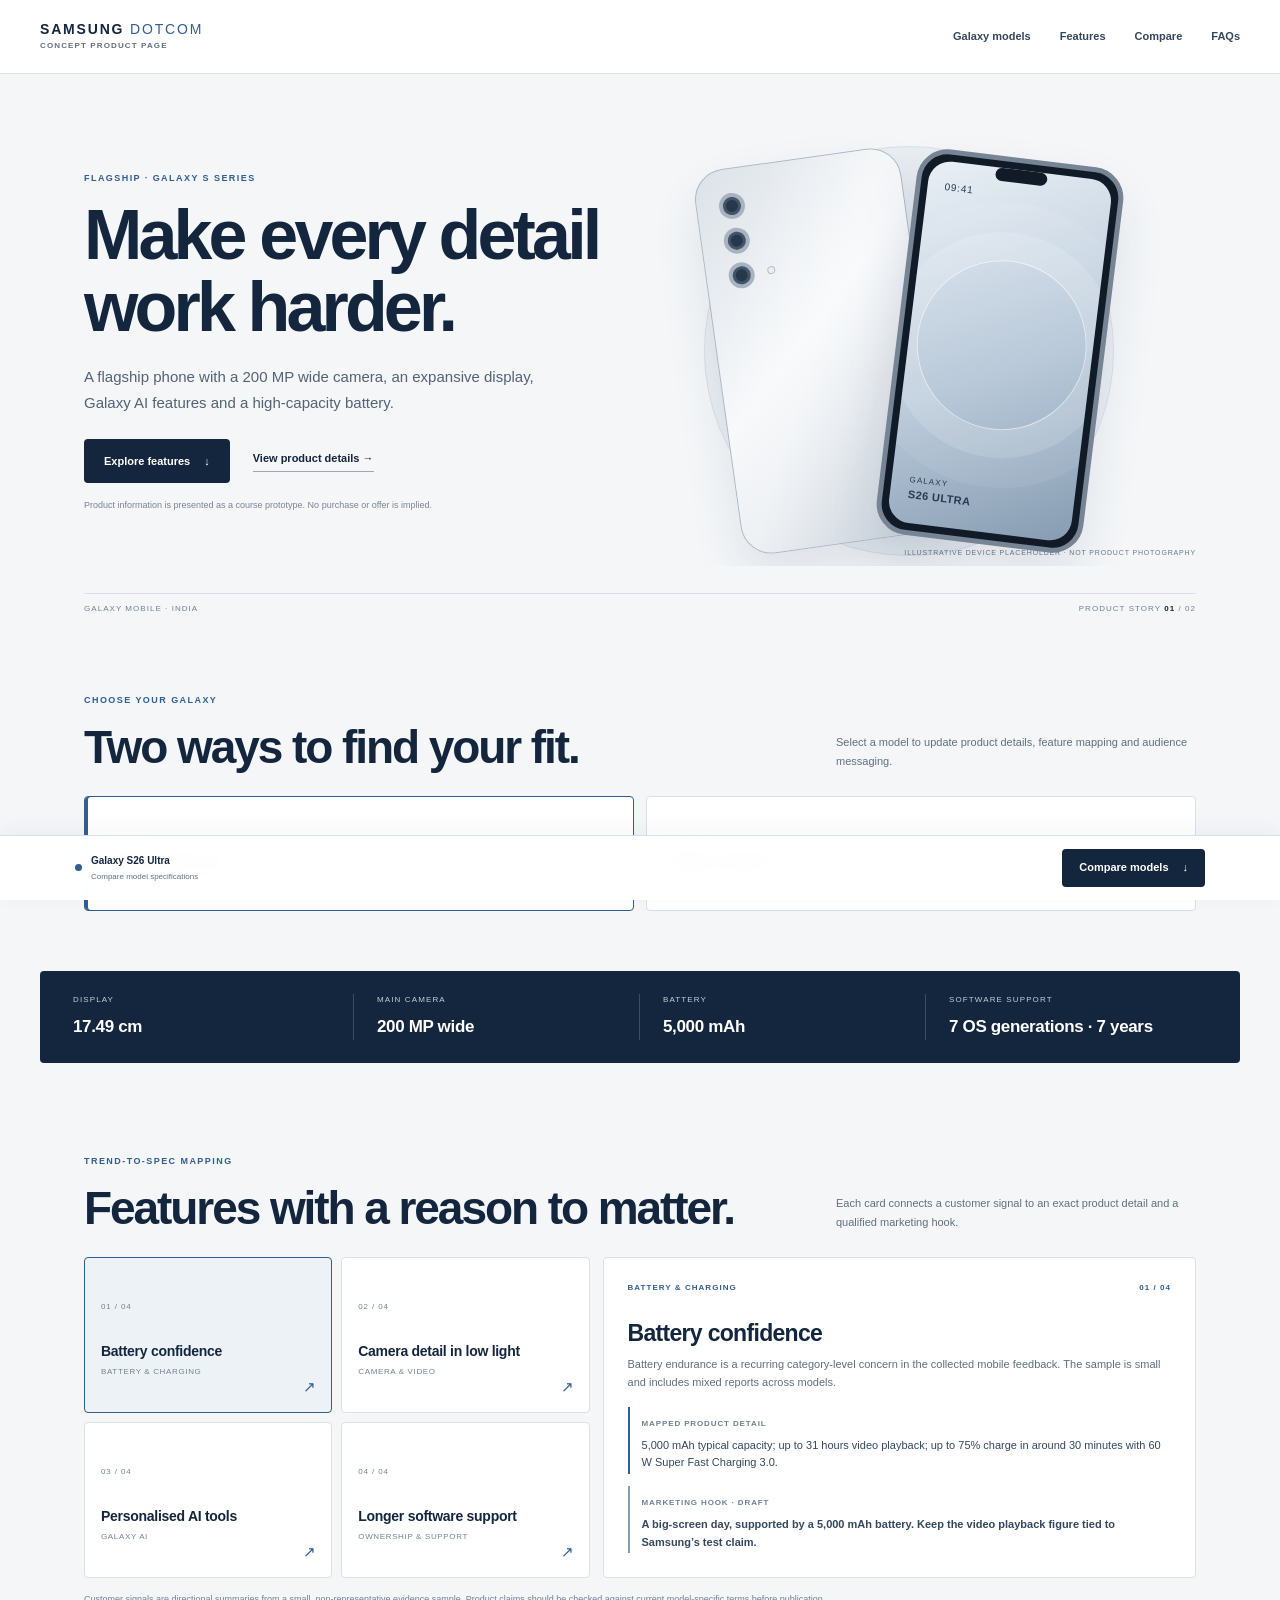
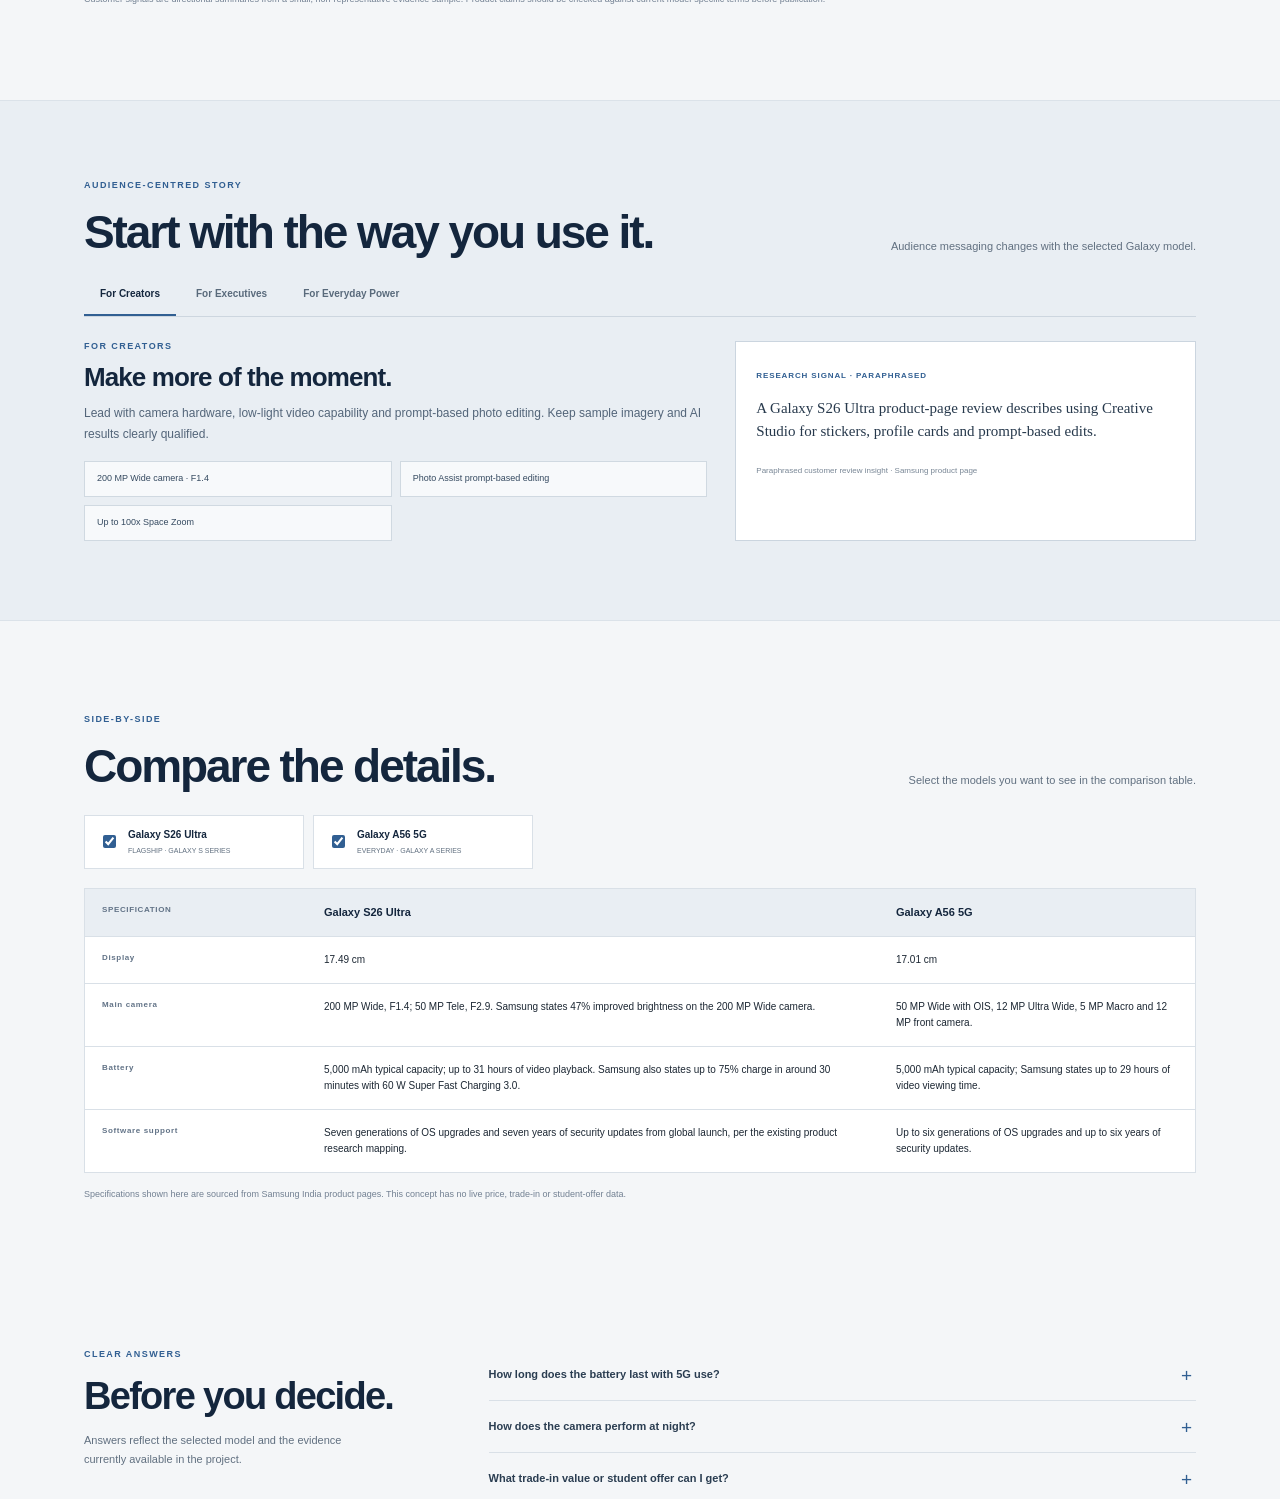
==== index.html @ 8362f828 "First Commit" ====
<!doctype html>
<html lang="en"><head><meta charset="utf-8"><meta name="viewport" content="width=device-width, initial-scale=1"><meta http-equiv="refresh" content="0; url=public/index.html"><title>Samsung Dotcom · Galaxy Mobile</title></head>
<body><p>Opening the static Galaxy product page. If it does not open, <a href="public/index.html">continue to the product page</a>.</p></body></html>
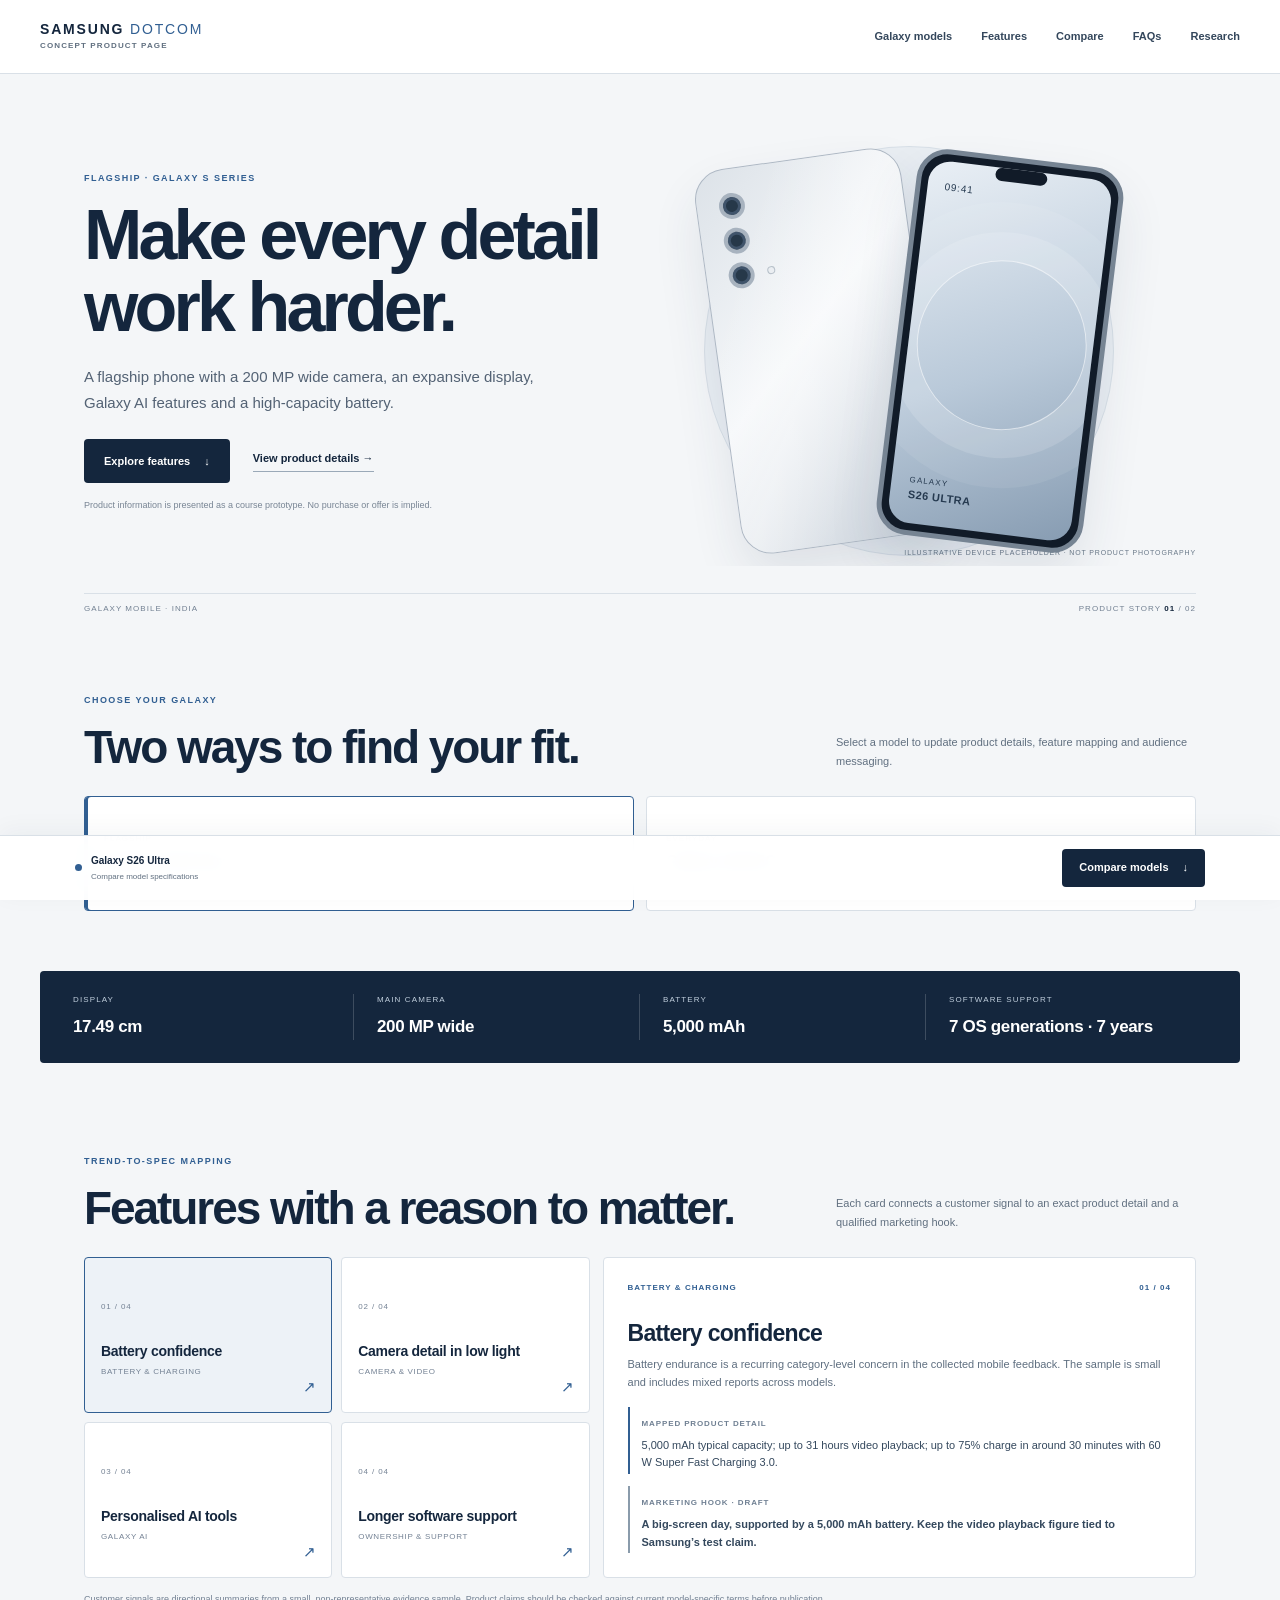
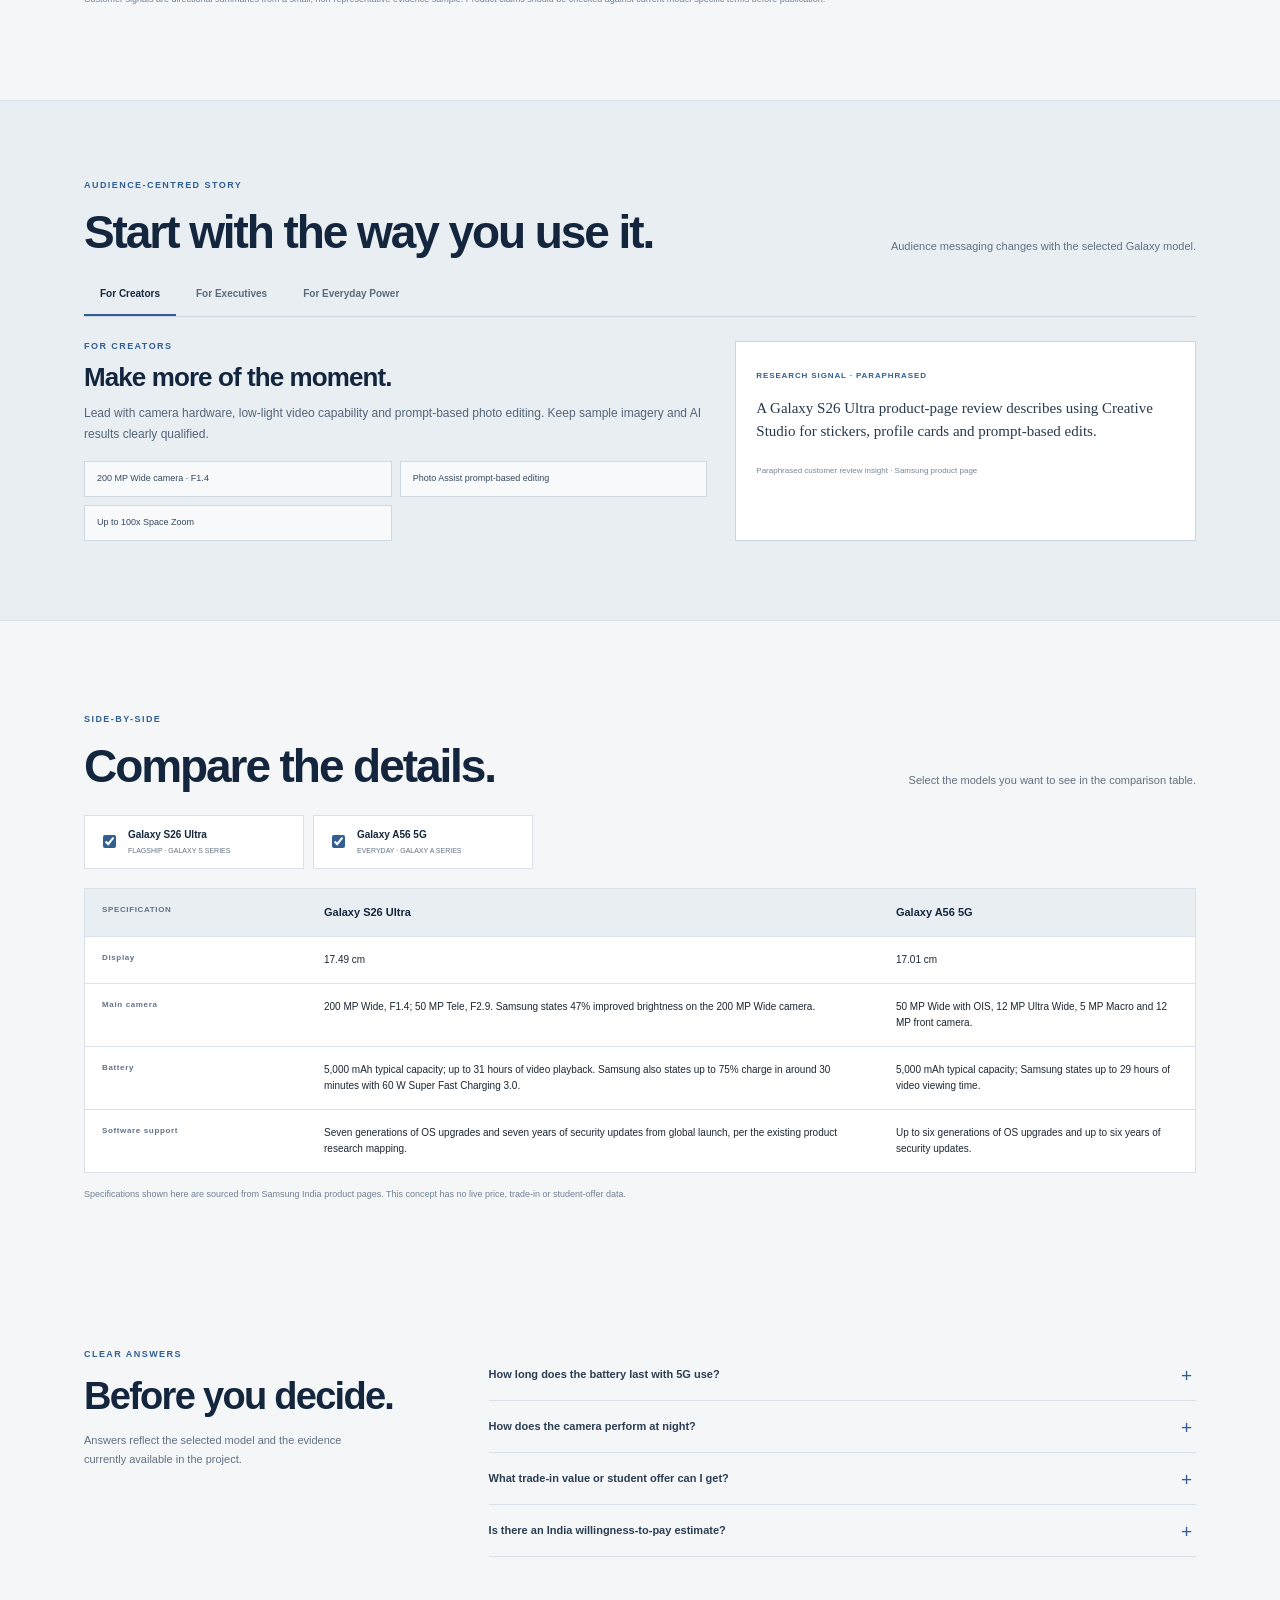
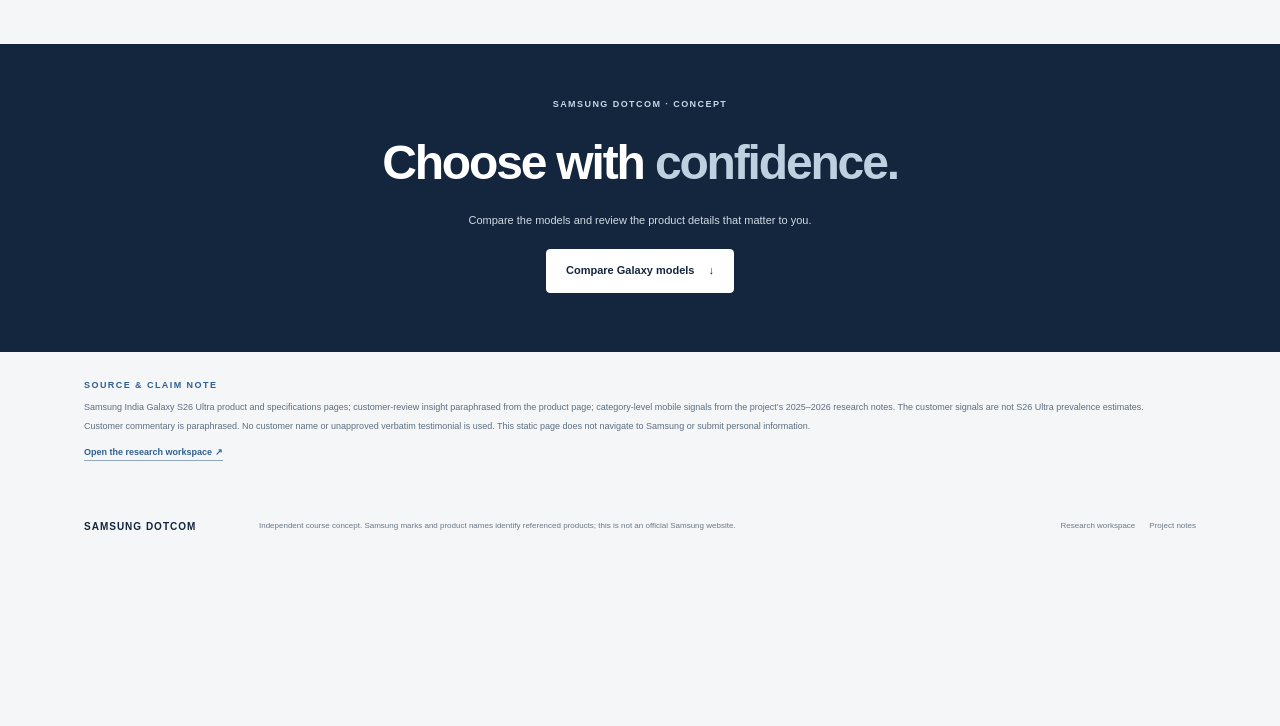
==== commit 886db4fc: "S26 and A56 Added" ====
--- a/index.html
+++ b/index.html
@@ -1,3 +1,76 @@
 <!doctype html>
-<html lang="en"><head><meta charset="utf-8"><meta name="viewport" content="width=device-width, initial-scale=1"><meta http-equiv="refresh" content="0; url=public/index.html"><title>Samsung Dotcom · Galaxy Mobile</title></head>
-<body><p>Opening the static Galaxy product page. If it does not open, <a href="public/index.html">continue to the product page</a>.</p></body></html>
+<html lang="en">
+<head>
+  <meta charset="utf-8">
+  <meta name="viewport" content="width=device-width, initial-scale=1">
+  <meta name="theme-color" content="#f4f6f8">
+  <meta name="description" content="Explore Galaxy S26 Ultra and Galaxy A56 5G in this locally hosted, evidence-led product concept.">
+  <title>Samsung Dotcom · Galaxy Mobile</title>
+  <link rel="stylesheet" href="public/promo.css">
+  <script src="public/products.js" defer></script>
+  <script src="public/promo.js" defer></script>
+</head>
+<body>
+  <a class="skip-link" href="#main">Skip to content</a>
+  <header class="site-header">
+    <a class="wordmark" href="index.html" aria-label="Samsung Dotcom home">SAMSUNG <span>DOTCOM</span><small>CONCEPT PRODUCT PAGE</small></a>
+    <nav class="site-nav" id="site-nav" aria-label="Main navigation">
+      <a href="#models">Galaxy models</a><a href="#features">Features</a><a href="#compare">Compare</a><a href="#faq">FAQs</a><a href="research.html">Research</a>
+    </nav>
+    <button class="menu-toggle" id="menu-toggle" aria-label="Open navigation" aria-expanded="false"><span></span><span></span></button>
+  </header>
+  <main id="main">
+    <section class="hero" aria-labelledby="hero-title">
+      <div class="hero-copy">
+        <p class="eyebrow" id="hero-tier"></p>
+        <h1 id="hero-title"></h1>
+        <p class="hero-lede" id="hero-description"></p>
+        <div class="hero-actions"><a class="button button-primary" href="#features">Explore features <span aria-hidden="true">↓</span></a><a class="text-link" id="detail-link" href="public/project-detail.html">View product details <span aria-hidden="true">→</span></a></div>
+        <p class="hero-note">Product information is presented as a course prototype. No purchase or offer is implied.</p>
+      </div>
+      <div class="hero-device-wrap" role="img" aria-label="Neutral CSS device illustration, not product photography">
+        <div class="device-halo"></div><div class="device-back"><div class="device-camera camera-one"></div><div class="device-camera camera-two"></div><div class="device-camera camera-three"></div><div class="device-flash"></div></div>
+        <div class="device-front"><div class="device-screen"><span class="screen-clock">09:41</span><span class="screen-orbit"></span><span class="screen-caption">GALAXY<br><b id="screen-model"></b></span></div><span class="device-island"></span></div>
+        <span class="render-caption">ILLUSTRATIVE DEVICE PLACEHOLDER · NOT PRODUCT PHOTOGRAPHY</span>
+      </div>
+      <div class="hero-meta"><span>GALAXY MOBILE · INDIA</span><span>PRODUCT STORY <b id="hero-number">01</b> / 02</span></div>
+    </section>
+
+    <section class="model-section" id="models" aria-labelledby="models-title">
+      <div class="section-heading"><div><p class="eyebrow">CHOOSE YOUR GALAXY</p><h2 id="models-title">Two ways to find your fit.</h2></div><p>Select a model to update product details, feature mapping and audience messaging.</p></div>
+      <div class="model-picker" id="model-picker" role="tablist" aria-label="Samsung Galaxy model"></div>
+    </section>
+
+    <section class="spec-band" aria-label="Key product specifications"><div><small>DISPLAY</small><strong id="spec-display"></strong></div><div><small>MAIN CAMERA</small><strong id="spec-camera"></strong></div><div><small>BATTERY</small><strong id="spec-battery"></strong></div><div><small>SOFTWARE SUPPORT</small><strong id="spec-support"></strong></div></section>
+
+    <section class="section feature-section" id="features" aria-labelledby="features-title">
+      <div class="section-heading"><div><p class="eyebrow">TREND-TO-SPEC MAPPING</p><h2 id="features-title">Features with a reason to matter.</h2></div><p>Each card connects a customer signal to an exact product detail and a qualified marketing hook.</p></div>
+      <div class="feature-layout"><div class="feature-grid" id="feature-grid" role="tablist" aria-label="Mapped product trends"></div><article class="feature-detail" id="feature-detail" aria-live="polite"></article></div>
+      <p class="evidence-note">Customer signals are directional summaries from a small, non-representative evidence sample. Product claims should be checked against current model-specific terms before publication.</p>
+    </section>
+
+    <section class="audience-section" id="audiences" aria-labelledby="audience-title">
+      <div class="section-heading"><div><p class="eyebrow">AUDIENCE-CENTRED STORY</p><h2 id="audience-title">Start with the way you use it.</h2></div><p>Audience messaging changes with the selected Galaxy model.</p></div>
+      <div class="persona-tabs" id="persona-tabs" role="tablist" aria-label="Audience persona"></div>
+      <article class="persona-panel" id="persona-panel" aria-live="polite"></article>
+    </section>
+
+    <section class="section compare-section" id="compare" aria-labelledby="compare-title">
+      <div class="section-heading"><div><p class="eyebrow">SIDE-BY-SIDE</p><h2 id="compare-title">Compare the details.</h2></div><p>Select the models you want to see in the comparison table.</p></div>
+      <div class="compare-selectors" id="compare-selectors"></div>
+      <div class="compare-table-wrap" id="compare-table-wrap" aria-live="polite"></div>
+      <p class="evidence-note">Specifications shown here are sourced from Samsung India product pages. This concept has no live price, trade-in or student-offer data.</p>
+    </section>
+
+    <section class="section faq-section" id="faq" aria-labelledby="faq-title">
+      <div class="faq-intro"><p class="eyebrow">CLEAR ANSWERS</p><h2 id="faq-title">Before you decide.</h2><p>Answers reflect the selected model and the evidence currently available in the project.</p></div>
+      <div class="faq-list" id="faq-list"></div>
+    </section>
+
+    <section class="closing-cta"><p class="eyebrow">SAMSUNG DOTCOM · CONCEPT</p><h2>Choose with <em>confidence.</em></h2><p>Compare the models and review the product details that matter to you.</p><a class="button button-light" href="#compare">Compare Galaxy models <span aria-hidden="true">↓</span></a></section>
+    <section class="sources"><p class="eyebrow">SOURCE & CLAIM NOTE</p><p id="source-note"></p><p>Customer commentary is paraphrased. No customer name or unapproved verbatim testimonial is used. This static page does not navigate to Samsung or submit personal information.</p><a href="research.html">Open the research workspace ↗</a></section>
+  </main>
+  <aside class="conversion-bar" aria-label="Product comparison action"><div class="conversion-product"><span class="conversion-dot"></span><span><b id="sticky-model"></b><small>Compare model specifications</small></span></div><a class="button button-primary" href="#compare">Compare models <span aria-hidden="true">↓</span></a></aside>
+  <footer class="site-footer"><a class="footer-brand" href="index.html">SAMSUNG DOTCOM</a><p>Independent course concept. Samsung marks and product names identify referenced products; this is not an official Samsung website.</p><div class="footer-links"><a href="research.html">Research workspace</a><a href="README.md">Project notes</a></div></footer>
+</body>
+</html>
--- a/public/promo.css
+++ b/public/promo.css
@@ -0,0 +1,11 @@
+:root{--navy:#14263d;--blue:#315f92;--paper:#f4f6f8;--white:#fff;--ink:#1c2733;--muted:#617080;--line:#d9e0e7;--soft:#e9eef3;--max:1200px;--sans:'Segoe UI',Arial,Helvetica,sans-serif;--radius:4px}*{box-sizing:border-box}html{scroll-behavior:smooth;scroll-padding-top:94px}body{margin:0;padding:0 0 82px;background:var(--paper);color:var(--ink);font:15px/1.55 var(--sans);-webkit-font-smoothing:antialiased}a{color:inherit}button,input{font:inherit}.skip-link{position:absolute;z-index:50;top:-50px;left:14px;background:white;padding:9px 12px}.skip-link:focus{top:8px}.site-header{height:74px;position:sticky;top:0;z-index:20;background:rgba(255,255,255,.97);border-bottom:1px solid var(--line);padding:0 max(calc((100% - var(--max))/2),32px);display:flex;align-items:center;justify-content:space-between;backdrop-filter:blur(12px)}.wordmark{font-size:14px;line-height:1.1;letter-spacing:.13em;text-decoration:none;font-weight:800;color:var(--navy)}.wordmark span{font-weight:500;color:var(--blue)}.wordmark small{display:block;margin-top:5px;font-size:8px;letter-spacing:.14em;color:var(--muted)}.site-nav{display:flex;align-items:center;gap:29px}.site-nav a{text-decoration:none;font-size:11px;font-weight:700;color:#34475c}.site-nav a:hover,.footer-links a:hover{color:var(--blue);text-decoration:underline;text-underline-offset:4px}.menu-toggle{display:none}
+.hero,.detail-hero{max-width:var(--max);margin:0 auto;min-height:560px;padding:62px 44px 68px;display:grid;grid-template-columns:.95fr 1.05fr;align-items:center;gap:20px;position:relative;overflow:hidden}.hero-copy,.detail-copy{position:relative;z-index:2;padding-bottom:16px}.eyebrow{font-size:9px;line-height:1.3;font-weight:800;letter-spacing:.16em;color:var(--blue);margin:0 0 16px}.hero h1,.detail-hero h1{font-size:clamp(46px,5.5vw,70px);letter-spacing:-.055em;line-height:1.02;font-weight:600;color:var(--navy);margin:0;max-width:600px}.hero-lede{font-size:15px;line-height:1.7;color:#536274;max-width:460px;margin:21px 0 0}.hero-actions{display:flex;align-items:center;gap:23px;flex-wrap:wrap;margin-top:24px}.button{display:inline-flex;align-items:center;justify-content:center;gap:14px;min-height:44px;padding:12px 19px;border:1px solid transparent;border-radius:var(--radius);font-size:11px;font-weight:700;text-decoration:none;transition:background .16s,border-color .16s}.button:hover{transform:translateY(-1px)}.button-primary{background:var(--navy);color:white}.button-primary:hover{background:var(--blue)}.button-light{background:white;color:var(--navy);border-color:white}.text-link{font-size:11px;font-weight:700;color:var(--navy);text-decoration:none;border-bottom:1px solid #9aa9b8;padding-bottom:4px}.hero-note{font-size:9px;color:#788594;margin:16px 0 0}.hero-device-wrap,.detail-device{height:430px;position:relative;display:grid;place-items:center;overflow:hidden}.device-halo{position:absolute;width:min(36vw,410px);aspect-ratio:1;border-radius:50%;background:#e9eef3;border:1px solid #d8e0e8}.device-back,.device-front{position:absolute;width:208px;height:388px;border-radius:31px;background:linear-gradient(135deg,#dce2e8,#f6f8fa 45%,#c9d1da);border:1px solid #aeb8c4;box-shadow:0 25px 50px #243b551b}.device-back{left:calc(50% - 192px);top:50%;transform:translateY(-50%) rotate(-8deg)}.device-back:after{content:'';position:absolute;inset:0;border-radius:30px;background:linear-gradient(115deg,transparent 20%,#fff5 48%,transparent 70%)}.device-camera{position:absolute;top:24px;width:26px;height:26px;border-radius:50%;background:#263849;border:4px solid #a8b3bf;box-shadow:inset 0 0 0 3px #40546b;z-index:1}.camera-one{left:22px}.camera-two{left:22px;top:59px}.camera-three{left:22px;top:94px}.device-flash{position:absolute;top:102px;left:61px;width:8px;height:8px;border-radius:50%;background:#e8ecf0;border:1px solid #adb8c2}.device-front{right:calc(50% - 195px);top:50%;transform:translateY(-50%) rotate(7deg);border:5px solid #768493;background:#111b28;padding:7px;z-index:2}.device-screen{height:100%;border-radius:22px;background:linear-gradient(155deg,#e9eff5,#b9c9d9 55%,#879cb2);position:relative;overflow:hidden;color:#263a50}.screen-clock{position:absolute;top:18px;left:17px;font-size:10px;letter-spacing:.08em}.screen-orbit{position:absolute;width:170px;height:170px;border:1px solid #fff9;border-radius:50%;left:8px;top:91px;box-shadow:0 0 0 28px #fff2,0 0 0 58px #fff1}.screen-caption{position:absolute;left:18px;bottom:19px;font-size:8px;letter-spacing:.14em;line-height:1.6}.screen-caption b{font-size:11px;letter-spacing:.04em}.device-island{position:absolute;width:52px;height:13px;left:50%;top:7px;transform:translateX(-50%);border-radius:12px;background:#111b28}.render-caption{position:absolute;bottom:7px;right:0;font-size:7px;letter-spacing:.12em;color:#697888}.hero-meta{position:absolute;bottom:19px;left:44px;right:44px;border-top:1px solid var(--line);padding-top:9px;display:flex;justify-content:space-between;color:#728092;font-size:8px;letter-spacing:.13em}.hero-meta b{color:var(--navy)}
+.model-section{max-width:var(--max);margin:0 auto;padding:61px 44px 60px}.section-heading{display:flex;align-items:end;justify-content:space-between;gap:24px;margin-bottom:24px}.section-heading h2,.faq-intro h2{font-size:clamp(31px,4vw,46px);line-height:1.08;letter-spacing:-.045em;color:var(--navy);font-weight:600;margin:0}.section-heading>p{max-width:360px;font-size:11px;line-height:1.7;color:var(--muted);margin:0 0 2px}.model-picker{display:grid;grid-template-columns:1fr 1fr;gap:12px}.model-option{appearance:none;text-align:left;background:white;border:1px solid var(--line);border-radius:var(--radius);min-height:115px;padding:17px 19px;display:grid;grid-template-columns:1fr auto;align-content:center;gap:5px;cursor:pointer;color:var(--ink)}.model-option:hover,.model-option.is-active{border-color:var(--blue);box-shadow:inset 3px 0 var(--blue)}.model-option-type{grid-column:1/-1;font-size:8px;letter-spacing:.13em;color:var(--muted)}.model-option b{font-size:16px;color:var(--navy)}.model-option-link{font-size:9px;font-weight:700;color:var(--blue);align-self:center}.spec-band{max-width:var(--max);margin:0 auto;background:var(--navy);color:#fff;padding:23px 28px;display:grid;grid-template-columns:repeat(4,1fr);border-radius:var(--radius)}.spec-band>div{padding:0 23px;border-right:1px solid #ffffff2d;display:flex;flex-direction:column;gap:7px}.spec-band>div:first-child{padding-left:5px}.spec-band>div:last-child{border:0}.spec-band small{font-size:8px;letter-spacing:.14em;color:#c1cfdd}.spec-band strong{font-size:17px;font-weight:600;letter-spacing:-.02em}
+.section{max-width:var(--max);margin:0 auto;padding:93px 44px}.feature-layout{display:grid;grid-template-columns:.92fr 1.08fr;gap:13px}.feature-grid{display:grid;grid-template-columns:1fr 1fr;gap:9px}.feature-card{appearance:none;position:relative;text-align:left;min-height:150px;padding:16px;background:white;color:var(--ink);border:1px solid var(--line);border-radius:var(--radius);cursor:pointer}.feature-card:hover,.feature-card.is-active{border-color:var(--blue);background:#edf2f7}.feature-index{font-size:8px;letter-spacing:.11em;color:#748294}.feature-title{display:block;margin-top:25px;font-size:14px;font-weight:700;color:var(--navy);letter-spacing:-.02em}.feature-label{display:block;margin-top:4px;font-size:8px;color:#748294;letter-spacing:.08em}.feature-arrow{position:absolute;right:15px;bottom:14px;color:var(--blue);font-size:15px}.feature-detail{padding:24px;background:white;border:1px solid var(--line);border-radius:var(--radius);min-height:310px}.feature-detail-top{display:flex;justify-content:space-between;gap:10px;color:var(--blue);font-size:8px;letter-spacing:.13em;font-weight:800}.feature-detail h3{font-size:23px;line-height:1.15;letter-spacing:-.03em;color:var(--navy);margin:25px 0 9px}.signal-copy{font-size:11px;line-height:1.65;color:#5f6f80;margin:0 0 15px}.spec-highlight,.hook-highlight{border-left:2px solid var(--blue);padding:2px 0 2px 12px;margin-top:12px}.spec-highlight small,.hook-highlight small{font-size:8px;letter-spacing:.11em;font-weight:800;color:#708093}.spec-highlight p,.hook-highlight p{font-size:11px;line-height:1.6;margin:5px 0 0;color:#34485d}.hook-highlight{border-color:#8a9bab}.hook-highlight p{font-weight:600}.evidence-note{font-size:9px;line-height:1.6;color:#728092;margin:14px 0 0}
+.audience-section{background:#e9eef3;border-top:1px solid #dbe2e9;border-bottom:1px solid #dbe2e9;padding:79px max(calc((100% - var(--max))/2 + 44px),44px)}.audience-section .section-heading{margin-bottom:17px}.persona-tabs{display:flex;gap:4px;border-bottom:1px solid #cdd6df}.persona-tab{border:0;border-bottom:2px solid transparent;background:transparent;color:#596a7b;padding:12px 16px;font-size:10px;font-weight:700;cursor:pointer}.persona-tab.is-active{color:var(--navy);border-bottom-color:var(--blue)}.persona-panel{display:grid;grid-template-columns:1.15fr .85fr;gap:28px;padding:24px 0 0}.persona-copy .eyebrow{margin-bottom:11px}.persona-copy h3{font-size:26px;line-height:1.15;letter-spacing:-.035em;color:var(--navy);margin:0}.persona-copy>p:not(.eyebrow){max-width:620px;color:#536579;font-size:12px;line-height:1.7;margin:10px 0}.persona-specs{list-style:none;padding:0;margin:17px 0 0;display:grid;grid-template-columns:1fr 1fr;gap:8px}.persona-specs li{padding:10px 12px;border:1px solid #d0d9e1;background:#f7f9fb;font-size:9px;color:#354a60}.review-insight{border:1px solid #cbd5df;background:white;padding:19px 20px;align-self:stretch}.insight-label{font-size:8px;letter-spacing:.11em;font-weight:800;color:var(--blue)}.review-insight p{font-family:Georgia,serif;font-size:15px;line-height:1.55;color:#27394c;margin:13px 0}.review-insight small{font-size:8px;color:#788695}
+.compare-section{padding-bottom:75px}.compare-selectors{display:flex;gap:9px;flex-wrap:wrap;margin:19px 0}.compare-choice{display:flex;gap:9px;align-items:center;border:1px solid var(--line);padding:11px 14px;background:white;min-width:220px;cursor:pointer}.compare-choice input{accent-color:var(--blue)}.compare-choice b,.compare-choice small{display:block}.compare-choice b{font-size:10px;color:var(--navy)}.compare-choice small{font-size:7px;color:var(--muted);margin-top:3px}.compare-table-wrap{overflow-x:auto;border:1px solid var(--line);background:#fff}.compare-table{width:100%;border-collapse:collapse;min-width:600px}.compare-table th,.compare-table td{text-align:left;vertical-align:top;padding:15px 17px;border-bottom:1px solid var(--line);font-size:10px;line-height:1.6}.compare-table thead th{background:#e9eef3;color:var(--navy);font-size:11px}.compare-table th:first-child{width:20%;font-size:8px;letter-spacing:.08em;color:#617286}.compare-table tbody tr:last-child th,.compare-table tbody tr:last-child td{border-bottom:0}.compare-empty{padding:23px;font-size:11px;color:var(--muted)}
+.faq-section{display:grid;grid-template-columns:.65fr 1.35fr;gap:64px;padding-top:72px;padding-bottom:87px}.faq-intro{align-self:start}.faq-intro h2{font-size:38px}.faq-intro>p:last-child{font-size:11px;line-height:1.7;color:var(--muted);max-width:290px;margin-top:14px}.faq-item{border-bottom:1px solid var(--line)}.faq-item summary{list-style:none;position:relative;padding:17px 36px 17px 0;font-size:11px;font-weight:700;color:#2a3d51;cursor:pointer}.faq-item summary::-webkit-details-marker{display:none}.faq-item summary:after{content:'+';position:absolute;right:4px;top:12px;color:var(--blue);font-size:19px;font-weight:400}.faq-item[open] summary:after{content:'−'}.faq-answer{padding:0 35px 14px 0}.faq-answer p{font-size:10px;line-height:1.75;color:#5e6e7d;margin:0}.closing-cta{text-align:center;background:var(--navy);color:white;padding:55px 22px 59px}.closing-cta .eyebrow{color:#c4d5e6}.closing-cta h2{font-size:clamp(32px,4.5vw,48px);letter-spacing:-.045em;font-weight:600;margin:0}.closing-cta h2 em{font-style:normal;color:#bfd0e1}.closing-cta>p:not(.eyebrow){font-size:11px;color:#d1dae3;margin:11px auto 20px}.sources{max-width:var(--max);margin:0 auto;padding:28px 44px 35px;color:#5e6e7e}.sources .eyebrow{margin-bottom:8px}.sources p:not(.eyebrow){font-size:9px;line-height:1.6;margin:5px 0}.sources a{display:inline-block;margin-top:7px;font-size:9px;font-weight:700;color:var(--blue);text-decoration:none;border-bottom:1px solid #93a8bd}.conversion-bar{position:fixed;z-index:18;bottom:0;left:0;right:0;min-height:65px;padding:8px max(calc((100% - var(--max))/2 + 35px),30px);display:flex;justify-content:space-between;align-items:center;gap:15px;background:rgba(255,255,255,.97);border-top:1px solid var(--line);box-shadow:0 -5px 24px #14263d0b;backdrop-filter:blur(12px)}.conversion-product{display:flex;align-items:center;gap:9px}.conversion-dot{width:7px;height:7px;border-radius:50%;background:var(--blue)}.conversion-product b,.conversion-product small{display:block}.conversion-product b{font-size:10px;color:var(--navy)}.conversion-product small{font-size:8px;color:var(--muted);margin-top:2px}.conversion-bar .button{min-height:38px;padding:9px 16px}.site-footer{max-width:var(--max);margin:0 auto;padding:22px 44px 110px;display:grid;grid-template-columns:155px 1fr auto;align-items:center;gap:20px;color:#6b7988}.footer-brand{font-size:10px;font-weight:800;letter-spacing:.1em;color:var(--navy);text-decoration:none}.site-footer>p{font-size:8px;line-height:1.55;margin:0;max-width:520px}.footer-links{display:flex;gap:14px}.footer-links a{font-size:8px;text-decoration:none;white-space:nowrap}
+.detail-hero{min-height:475px}.detail-copy h1{max-width:510px}.detail-device{height:360px}.detail-model-section{padding-top:22px;padding-bottom:35px}.detail-model-section>.eyebrow{margin-bottom:11px}
+@media(max-width:850px){.site-header{padding:0 23px}.hero,.detail-hero{padding-left:25px;padding-right:25px;grid-template-columns:1fr 1fr;min-height:500px}.hero h1,.detail-hero h1{font-size:52px}.hero-device-wrap{height:360px}.device-back,.device-front{transform:translateY(-50%) scale(.84) rotate(-8deg)}.device-front{transform:translateY(-50%) scale(.84) rotate(7deg)}.model-section,.section{padding-left:25px;padding-right:25px}.spec-band{margin:0 18px;padding:20px 12px}.spec-band>div{padding:0 13px}.audience-section{padding-left:25px;padding-right:25px}.faq-section{gap:35px}.sources{padding-left:25px;padding-right:25px}.site-footer{padding-left:25px;padding-right:25px}}
+@media(max-width:620px){body{padding-bottom:76px}.site-header{height:62px;padding:0 18px}.wordmark{font-size:12px}.wordmark small{font-size:7px}.menu-toggle{display:grid;gap:5px;width:36px;height:36px;place-content:center;background:transparent;border:1px solid var(--line);border-radius:50%}.menu-toggle span{width:14px;height:1.5px;background:var(--navy);transition:transform .16s}.menu-toggle[aria-expanded=true] span:first-child{transform:translateY(3.25px) rotate(45deg)}.menu-toggle[aria-expanded=true] span:last-child{transform:translateY(-3.25px) rotate(-45deg)}.site-nav{display:none;position:absolute;top:61px;left:0;right:0;padding:9px 18px 16px;background:white;border-bottom:1px solid var(--line);flex-direction:column;align-items:stretch;gap:0}.site-nav.is-open{display:flex}.site-nav a{padding:11px 3px;border-bottom:1px solid #e9edf1}.hero,.detail-hero{display:flex;flex-direction:column;align-items:stretch;padding:43px 20px 56px;min-height:0;gap:0}.hero h1,.detail-hero h1{font-size:clamp(42px,11vw,60px)}.hero-lede{font-size:13px;margin-top:14px}.hero-actions{margin-top:18px;gap:15px}.button{min-height:40px;padding:10px 15px;font-size:10px}.hero-note{font-size:8px;margin-top:10px}.hero-device-wrap{height:330px;margin:3px -12px 0}.device-halo{width:270px}.device-back,.device-front{transform:translateY(-50%) scale(.74) rotate(-8deg)}.device-front{transform:translateY(-50%) scale(.74) rotate(7deg)}.render-caption{font-size:6px;right:6px;bottom:1px}.hero-meta{left:20px;right:20px;bottom:15px;font-size:7px}.model-section,.section{padding:62px 20px}.section-heading{align-items:flex-start;flex-direction:column;gap:10px;margin-bottom:19px}.section-heading h2,.faq-intro h2{font-size:34px}.section-heading>p{font-size:10px}.model-picker{grid-template-columns:1fr;gap:8px}.model-option{min-height:91px;padding:13px 15px}.model-option b{font-size:14px}.spec-band{margin:0 12px;padding:17px 8px;grid-template-columns:1fr 1fr;row-gap:15px}.spec-band>div{padding:0 11px;border:0}.spec-band>div:first-child{padding-left:11px}.spec-band>div:nth-child(odd){border-right:1px solid #ffffff2d}.spec-band small{font-size:7px}.spec-band strong{font-size:14px}.feature-layout{grid-template-columns:1fr;gap:9px}.feature-card{min-height:128px;padding:13px}.feature-title{font-size:12px;margin-top:18px}.feature-label{font-size:7px}.feature-detail{min-height:0;padding:18px}.feature-detail h3{font-size:20px;margin-top:18px}.signal-copy,.spec-highlight p,.hook-highlight p{font-size:10px}.audience-section{padding:60px 20px}.persona-tabs{overflow-x:auto}.persona-tab{white-space:nowrap;padding:11px 10px;font-size:9px}.persona-panel{grid-template-columns:1fr;gap:14px;padding-top:17px}.persona-copy h3{font-size:23px}.persona-copy>p:not(.eyebrow){font-size:11px}.persona-specs{gap:6px}.persona-specs li{font-size:8px;padding:8px}.review-insight{padding:14px}.review-insight p{font-size:13px}.compare-selectors{display:grid;grid-template-columns:1fr}.compare-choice{min-width:0}.compare-table{min-width:500px}.compare-table th,.compare-table td{padding:10px;font-size:8px}.faq-section{grid-template-columns:1fr;gap:18px}.faq-intro>p:last-child{font-size:10px}.faq-item summary{font-size:10px;padding:15px 30px 15px 0}.faq-answer p{font-size:9px}.closing-cta{padding:43px 18px}.closing-cta h2{font-size:34px}.closing-cta>p:not(.eyebrow){font-size:10px}.sources{padding:22px 20px 28px}.site-footer{padding:18px 20px 105px;grid-template-columns:1fr;gap:8px}.footer-links{flex-wrap:wrap}.conversion-bar{min-height:62px;padding:7px 12px;justify-content:center}.conversion-product{display:none}.conversion-bar>.button{width:100%;max-width:300px;justify-content:space-between}.detail-device{width:100%;height:310px}.detail-model-section{padding-top:16px}}
+@media(prefers-reduced-motion:reduce){*,*::before,*::after{scroll-behavior:auto!important;transition:none!important}}
